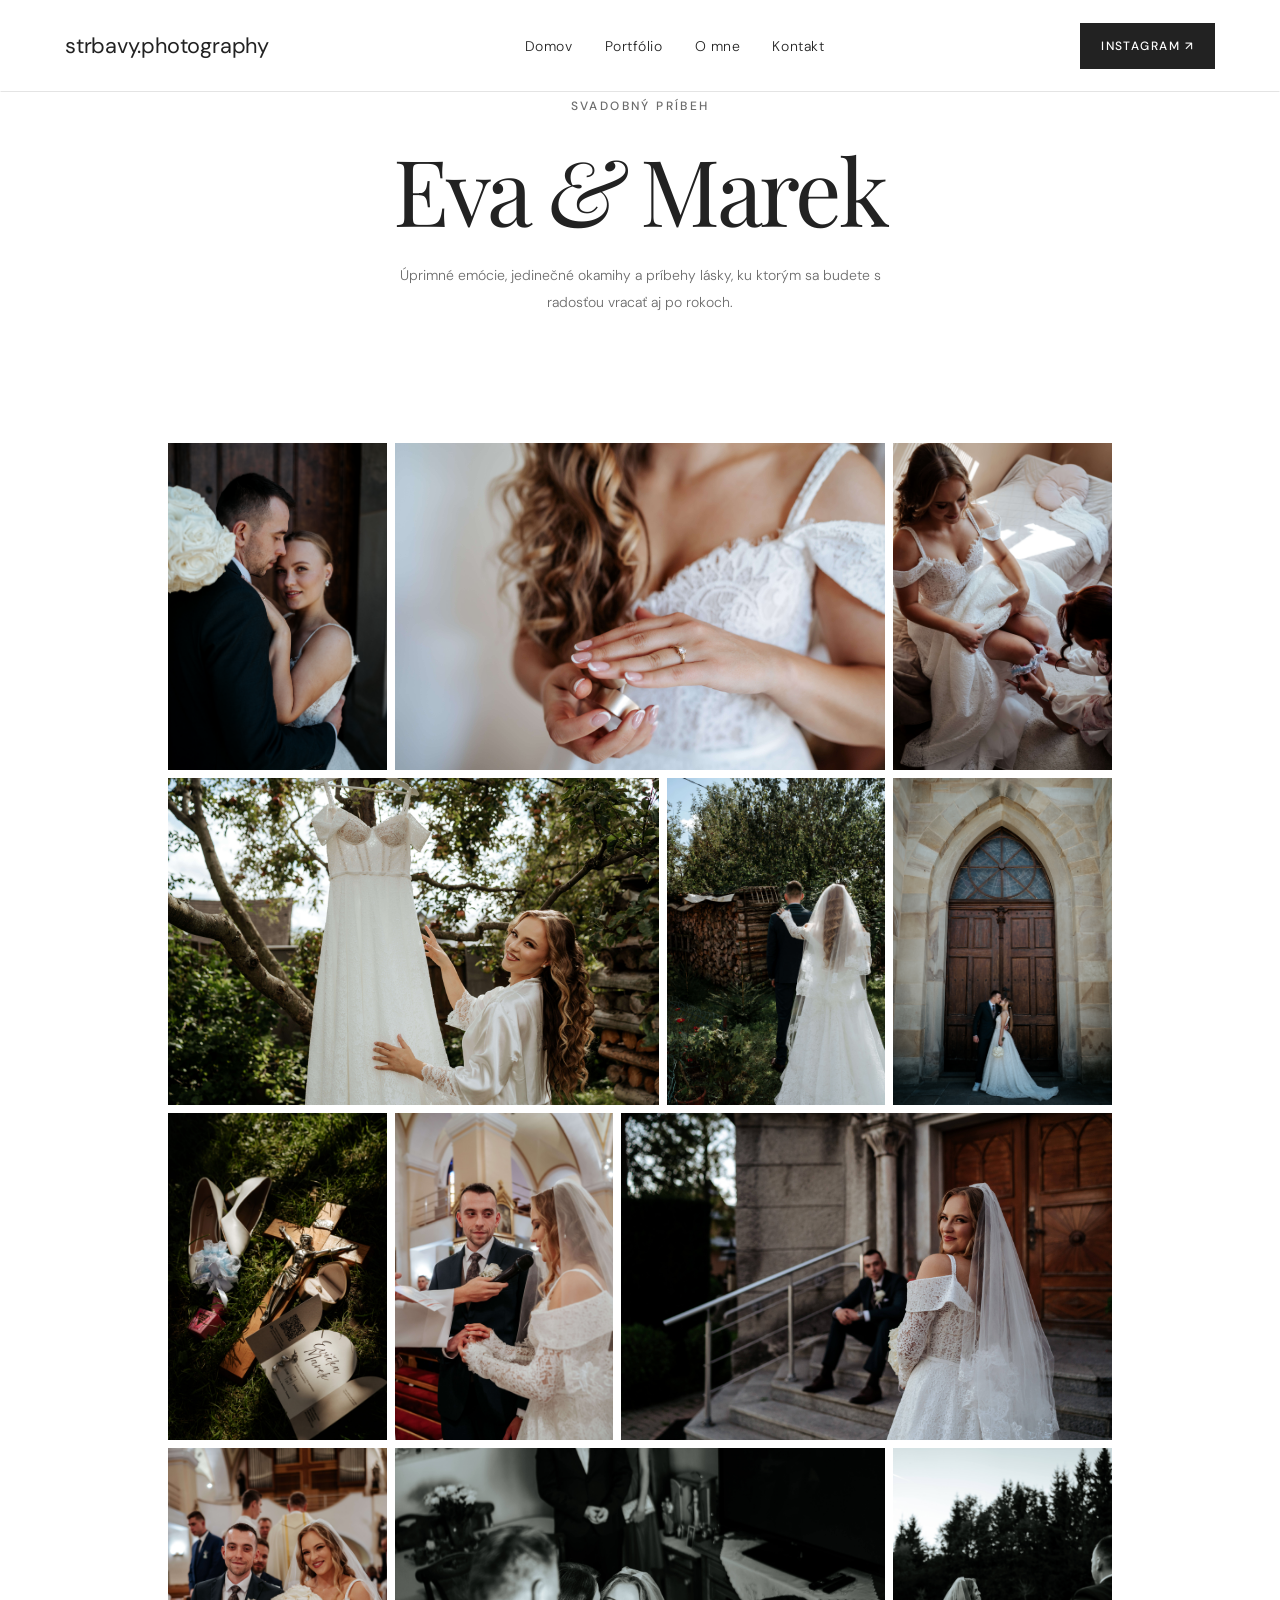
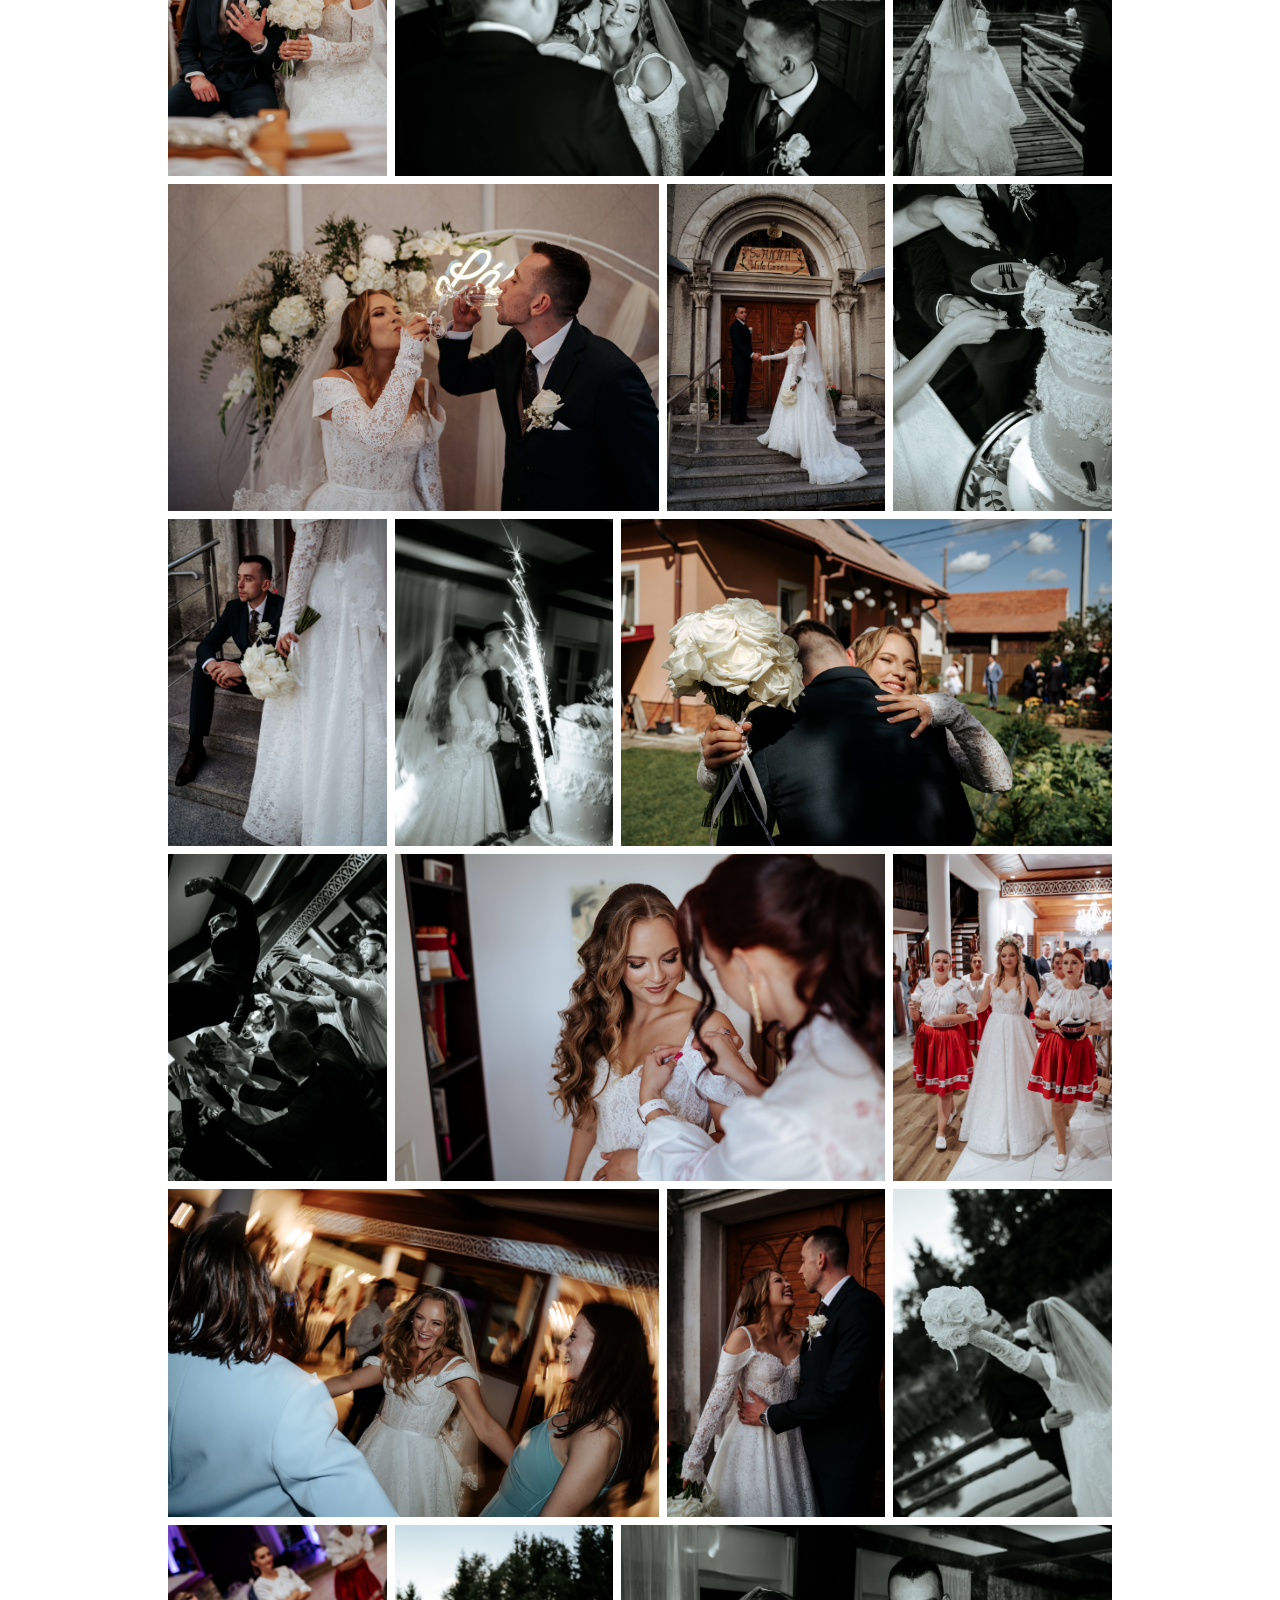
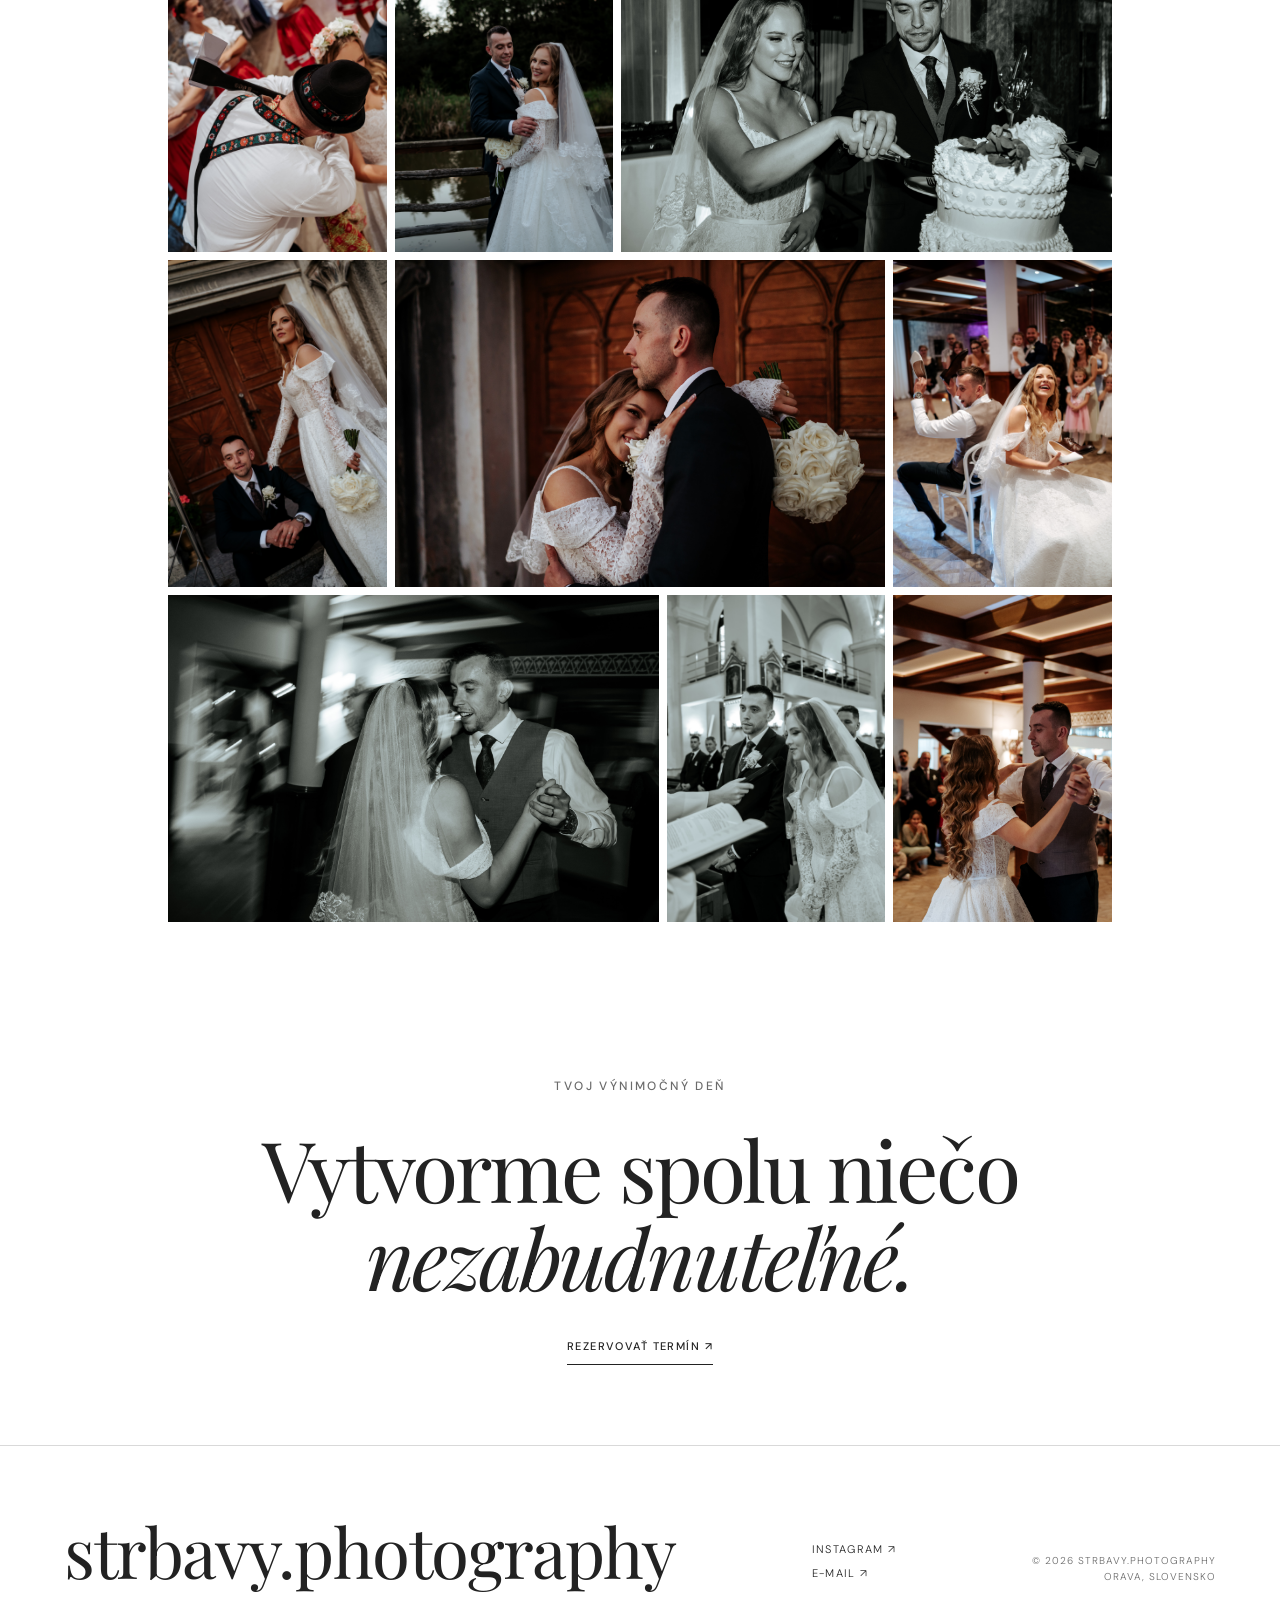
==== subpages/EM.html @ 752b3ff7 "Initial commit" ====
<!DOCTYPE html>
<html lang="sk">

<head>
    <meta charset="UTF-8">

    <meta
        name="viewport"
        content="width=device-width, initial-scale=1, viewport-fit=cover"
    >

    <meta
        name="description"
        content="Svadobný príbeh Evy a Mareka zachytený fotografom strbavy.photography."
    >

    <title>Eva a Marek – Svadobný príbeh | strbavy.photography</title>

    <link rel="preconnect" href="https://fonts.googleapis.com">
    <link rel="preconnect" href="https://fonts.gstatic.com" crossorigin>

    <link
        href="https://fonts.googleapis.com/css2?family=DM+Sans:wght@400;500;600;700&family=Playfair+Display:wght@400;500;600;700&display=swap"
        rel="stylesheet"
    >

    <link rel="stylesheet" href="../CSS/style.css">

    <style>
        /* PRISPÔSOBENIE NAVIGÁCIE PRE BIELU PODSTRÁNKU */

        body.story-page nav {
            color: #222;
            background: rgba(255, 255, 255, 0.65);
            border-bottom-color: rgba(34, 34, 34, 0.12);
        }

        body.story-page nav .btn {
            background: #222;
            color: #fff;
            border-color: #222;
        }

        body.story-page nav .btn:hover {
            background: transparent;
            color: #222;
        }

        /* MEDZERY */

        .story-intro {
            padding-bottom: 25px !important;
        }

        .story-closing {
            padding-top: 40px !important;
        }
    </style>
</head>

<body class="story-page">

    <!-- NAVIGÁCIA -->

    <nav>
        <a class="logo" href="../index.html#domov">
            strbavy.photography
        </a>

        <ul>
            <li><a href="../index.html#domov">Domov</a></li>
            <li><a href="../index.html#portfolio">Portfólio</a></li>
            <li><a href="../index.html#o-mne">O mne</a></li>
            <li><a href="../index.html#rezervacia">Kontakt</a></li>
        </ul>

        <a
            class="btn"
            href="https://www.instagram.com/strbavy.photography/"
            target="_blank"
            rel="noopener"
        >
            Instagram ↗
        </a>
    </nav>


    <!-- SVADOBNÝ PRÍBEH -->

    <main class="wedding-story">

        <!-- ÚVOD -->

        <section class="story-intro">

            <p class="lbl">Svadobný príbeh</p>

            <h1>
                Eva <em>&amp;</em> Marek
            </h1>

            <p class="story-description">
                Úprimné emócie, jedinečné okamihy a príbehy lásky,
                ku ktorým sa budete s radosťou vracať aj po rokoch.
            </p>

        </section>


        <!-- GALÉRIA -->

        <section
            class="story-gallery"
            aria-label="Svadobná galéria"
        >

            <!-- RIADOK 1 -->

            <div class="story-row">

                <figure class="story-photo portrait">
                    <img
                        src="../Images/F1.jpg"
                        alt="Svadobný portrét"
                        loading="eager"
                    >
                </figure>

                <figure class="story-photo landscape">
                    <img
                        src="../Images/E1.JPG"
                        alt="Svadobná atmosféra"
                        loading="lazy"
                    >
                </figure>

                <figure class="story-photo portrait">
                    <img
                        src="../Images/E2.JPG"
                        alt="Svadobný okamih"
                        loading="lazy"
                    >
                </figure>

            </div>


            <!-- RIADOK 2 -->

            <div class="story-row">

                <figure class="story-photo landscape">
                    <img
                        src="../Images/E3.JPG"
                        alt="Svadobný deň"
                        loading="lazy"
                    >
                </figure>

                <figure class="story-photo portrait">
                    <img
                        src="../Images/E4.JPG"
                        alt="Detail zo svadby"
                        loading="lazy"
                    >
                </figure>

                <figure class="story-photo portrait">
                    <img
                        src="../Images/F9.jpg"
                        alt="Svadobný detail"
                        loading="lazy"
                    >
                </figure>

            </div>


            <!-- RIADOK 3 -->

            <div class="story-row">

                <figure class="story-photo portrait">
                    <img
                        src="../Images/F3.JPG"
                        alt="Svadobný portrét"
                        loading="lazy"
                    >
                </figure>

                <figure class="story-photo portrait">
                    <img
                        src="../Images/E5.JPG"
                        alt="Svadobný portrét"
                        loading="lazy"
                    >
                </figure>

                <figure class="story-photo landscape">
                    <img
                        src="../Images/E6.JPG"
                        alt="Svadobný pár"
                        loading="lazy"
                    >
                </figure>

            </div>


            <!-- RIADOK 4 -->

            <div class="story-row">

                <figure class="story-photo portrait">
                    <img
                        src="../Images/E7.JPG"
                        alt="Svadobný portrét"
                        loading="lazy"
                    >
                </figure>

                <figure class="story-photo landscape">
                    <img
                        src="../Images/E8.JPG"
                        alt="Svadobné dekorácie"
                        loading="lazy"
                    >
                </figure>

                <figure class="story-photo portrait">
                    <img
                        src="../Images/15.JPG"
                        alt="Svadobný portrét"
                        loading="lazy"
                    >
                </figure>

            </div>


            <!-- RIADOK 5 -->

            <div class="story-row">

                <figure class="story-photo landscape">
                    <img
                        src="../Images/E9.JPG"
                        alt="Svadobný obrad"
                        loading="lazy"
                    >
                </figure>

                <figure class="story-photo portrait">
                    <img
                        src="../Images/E10.JPG"
                        alt="Svadobný portrét"
                        loading="lazy"
                    >
                </figure>

                <figure class="story-photo portrait">
                    <img
                        src="../Images/E11.JPG"
                        alt="Svadobný portrét"
                        loading="lazy"
                    >
                </figure>

            </div>


            <!-- RIADOK 6 -->

            <div class="story-row">

                <figure class="story-photo portrait">
                    <img
                        src="../Images/E12.JPG"
                        alt="Svadobný portrét"
                        loading="lazy"
                    >
                </figure>

                <figure class="story-photo portrait">
                    <img
                        src="../Images/E13.JPG"
                        alt="Svadobný portrét"
                        loading="lazy"
                    >
                </figure>

                <figure class="story-photo landscape">
                    <img
                        src="../Images/E14.JPG"
                        alt="Novomanželia"
                        loading="lazy"
                    >
                </figure>

            </div>


            <!-- RIADOK 7 -->

            <div class="story-row">

                <figure class="story-photo portrait">
                    <img
                        src="../Images/E15.JPG"
                        alt="Svadobný portrét"
                        loading="lazy"
                    >
                </figure>

                <figure class="story-photo landscape">
                    <img
                        src="../Images/E16.JPG"
                        alt="Svadobný deň"
                        loading="lazy"
                    >
                </figure>

                <figure class="story-photo portrait">
                    <img
                        src="../Images/E17.JPG"
                        alt="Svadobný portrét"
                        loading="lazy"
                    >
                </figure>

            </div>


            <!-- RIADOK 8 -->

            <div class="story-row">

                <figure class="story-photo landscape">
                    <img
                        src="../Images/E18.JPG"
                        alt="Svadobná hostina"
                        loading="lazy"
                    >
                </figure>

                <figure class="story-photo portrait">
                    <img
                        src="../Images/E19.JPG"
                        alt="Svadobný portrét"
                        loading="lazy"
                    >
                </figure>

                <figure class="story-photo portrait">
                    <img
                        src="../Images/E20.JPG"
                        alt="Svadobný portrét"
                        loading="lazy"
                    >
                </figure>

            </div>


            <!-- RIADOK 9 -->

            <div class="story-row">

                <figure class="story-photo portrait">
                    <img
                        src="../Images/E21.JPG"
                        alt="Svadobný portrét"
                        loading="lazy"
                    >
                </figure>

                <figure class="story-photo portrait">
                    <img
                        src="../Images/klient2.JPG"
                        alt="Svadobný portrét"
                        loading="lazy"
                    >
                </figure>

                <figure class="story-photo landscape">
                    <img
                        src="../Images/E22.JPG"
                        alt="Svadobná atmosféra"
                        loading="lazy"
                    >
                </figure>

            </div>


            <!-- RIADOK 10 -->

            <div class="story-row">

                <figure class="story-photo portrait">
                    <img
                        src="../Images/E23.JPG"
                        alt="Svadobný portrét"
                        loading="lazy"
                    >
                </figure>

                <figure class="story-photo landscape">
                    <img
                        src="../Images/E24.JPG"
                        alt="Svadobný pár"
                        loading="lazy"
                    >
                </figure>

                <figure class="story-photo portrait">
                    <img
                        src="../Images/E25.JPG"
                        alt="Svadobný portrét"
                        loading="lazy"
                    >
                </figure>

            </div>


            <!-- RIADOK 11 -->

            <div class="story-row">

                <figure class="story-photo landscape">
                    <img
                        src="../Images/E26.JPG"
                        alt="Svadobná oslava"
                        loading="lazy"
                    >
                </figure>

                <figure class="story-photo portrait">
                    <img
                        src="../Images/E27.JPG"
                        alt="Svadobný portrét"
                        loading="lazy"
                    >
                </figure>

                <figure class="story-photo portrait">
                    <img
                        src="../Images/E28.JPG"
                        alt="Svadobný portrét"
                        loading="lazy"
                    >
                </figure>

            </div>

        </section>


        <!-- ZÁVER PRÍBEHU -->

        <section class="story-closing">

            <p class="lbl">Tvoj výnimočný deň</p>

            <h2>
                Vytvorme spolu niečo<br>
                <em>nezabudnuteľné.</em>
            </h2>

            <a
                class="story-contact"
                href="../index.html#rezervacia"
            >
                Rezervovať termín ↗
            </a>

        </section>

    </main>


    <!-- LIGHTBOX PRE FOTOGRAFIE -->

    <div
        class="story-lightbox"
        id="storyLightbox"
        role="dialog"
        aria-modal="true"
        aria-label="Prezeranie svadobných fotografií"
        aria-hidden="true"
    >

        <button
            class="story-lightbox-close"
            type="button"
            aria-label="Zavrieť fotografiu"
        >
            &times;
        </button>

        <button
            class="story-lightbox-prev"
            type="button"
            aria-label="Predchádzajúca fotografia"
        >
            &#8249;
        </button>

        <img
            class="story-lightbox-image"
            src=""
            alt=""
        >

        <button
            class="story-lightbox-next"
            type="button"
            aria-label="Nasledujúca fotografia"
        >
            &#8250;
        </button>

        <div
            class="story-lightbox-counter"
            aria-live="polite"
        ></div>

    </div>


    <!-- PÄTIČKA -->

    <footer>
        <div class="wrap">

            <div class="big">
                strbavy.photography
            </div>

            <ul>
                <li>
                    <a
                        href="https://www.instagram.com/strbavy.photography/"
                        target="_blank"
                        rel="noopener"
                    >
                        Instagram ↗
                    </a>
                </li>

                <li>
                    <a href="mailto:strbavy.photography@gmail.com">
                        E-mail ↗
                    </a>
                </li>
            </ul>

            <div class="c">
                © 2026 strbavy.photography<br>
                Orava, Slovensko
            </div>

        </div>
    </footer>


    <!-- LIGHTBOX JAVASCRIPT -->

    <script>
        (() => {
            /*
             * Skript funguje iba na svadobných podstránkach.
             */

            if (!document.body.classList.contains('story-page')) {
                return;
            }

            const lightbox = document.getElementById('storyLightbox');

            if (!lightbox) {
                return;
            }

            const lightboxImage = lightbox.querySelector(
                '.story-lightbox-image'
            );

            const closeButton = lightbox.querySelector(
                '.story-lightbox-close'
            );

            const prevButton = lightbox.querySelector(
                '.story-lightbox-prev'
            );

            const nextButton = lightbox.querySelector(
                '.story-lightbox-next'
            );

            const counter = lightbox.querySelector(
                '.story-lightbox-counter'
            );

            const photos = Array.from(
                document.querySelectorAll(
                    '.story-gallery .story-photo img'
                )
            );

            if (!photos.length) {
                return;
            }

            let currentIndex = 0;
            let previousFocus = null;
            let touchStartX = 0;
            let touchStartY = 0;

            /*
             * Zobrazenie fotografie.
             */

            function showPhoto() {
                const photo = photos[currentIndex];

                lightboxImage.src = photo.currentSrc || photo.src;
                lightboxImage.alt = photo.alt || 'Svadobná fotografia';

                counter.textContent =
                    (currentIndex + 1) + ' / ' + photos.length;

                const previousPhoto =
                    photos[
                        (currentIndex - 1 + photos.length) % photos.length
                    ];

                const nextPhoto =
                    photos[(currentIndex + 1) % photos.length];

                const preloadPrevious = new Image();
                preloadPrevious.src =
                    previousPhoto.currentSrc || previousPhoto.src;

                const preloadNext = new Image();
                preloadNext.src =
                    nextPhoto.currentSrc || nextPhoto.src;
            }

            /*
             * Otvorenie fotografie.
             */

            function openLightbox(index) {
                currentIndex = index;
                previousFocus = document.activeElement;

                showPhoto();

                lightbox.classList.add('active');
                lightbox.setAttribute('aria-hidden', 'false');

                document.body.style.overflow = 'hidden';

                closeButton.focus();
            }

            /*
             * Posunutie na predchádzajúcu fotografiu.
             */

            function showPrevious() {
                currentIndex =
                    (currentIndex - 1 + photos.length) % photos.length;

                showPhoto();
            }

            /*
             * Posunutie na nasledujúcu fotografiu.
             */

            function showNext() {
                currentIndex =
                    (currentIndex + 1) % photos.length;

                showPhoto();
            }

            /*
             * Zatvorenie fotografie.
             */

            function closeLightbox() {
                lightbox.classList.remove('active');
                lightbox.setAttribute('aria-hidden', 'true');

                document.body.style.overflow = '';

                lightboxImage.src = '';
                lightboxImage.alt = '';

                if (
                    previousFocus &&
                    typeof previousFocus.focus === 'function'
                ) {
                    previousFocus.focus();
                }
            }

            /*
             * Kliknutie na ľubovoľnú fotografiu v galérii.
             */

            photos.forEach((photo, index) => {
                photo.style.cursor = 'zoom-in';

                photo.addEventListener('click', () => {
                    openLightbox(index);
                });
            });

            /*
             * Tlačidlá.
             */

            closeButton.addEventListener('click', closeLightbox);
            prevButton.addEventListener('click', showPrevious);
            nextButton.addEventListener('click', showNext);

            /*
             * Kliknutie na tmavé pozadie zatvorí lightbox.
             */

            lightbox.addEventListener('click', (event) => {
                if (event.target === lightbox) {
                    closeLightbox();
                }
            });

            /*
             * Klávesnica:
             * Esc = zatvoriť
             * ← = predchádzajúca fotografia
             * → = nasledujúca fotografia
             */

            document.addEventListener('keydown', (event) => {
                if (!lightbox.classList.contains('active')) {
                    return;
                }

                if (event.key === 'Escape') {
                    closeLightbox();
                }

                if (event.key === 'ArrowLeft') {
                    event.preventDefault();
                    showPrevious();
                }

                if (event.key === 'ArrowRight') {
                    event.preventDefault();
                    showNext();
                }

                if (event.key === 'Tab') {
                    const focusableElements = [
                        closeButton,
                        prevButton,
                        nextButton
                    ];

                    const firstElement = focusableElements[0];
                    const lastElement =
                        focusableElements[focusableElements.length - 1];

                    if (
                        event.shiftKey &&
                        document.activeElement === firstElement
                    ) {
                        event.preventDefault();
                        lastElement.focus();
                    } else if (
                        !event.shiftKey &&
                        document.activeElement === lastElement
                    ) {
                        event.preventDefault();
                        firstElement.focus();
                    }
                }
            });

            /*
             * Posúvanie fotografií potiahnutím prsta na mobile.
             */

            lightbox.addEventListener('touchstart', (event) => {
                if (!event.touches.length) {
                    return;
                }

                touchStartX = event.touches[0].clientX;
                touchStartY = event.touches[0].clientY;
            }, { passive: true });

            lightbox.addEventListener('touchend', (event) => {
                if (!event.changedTouches.length) {
                    return;
                }

                const touchEndX = event.changedTouches[0].clientX;
                const touchEndY = event.changedTouches[0].clientY;

                const differenceX = touchEndX - touchStartX;
                const differenceY = touchEndY - touchStartY;

                if (
                    Math.abs(differenceX) > 55 &&
                    Math.abs(differenceX) > Math.abs(differenceY)
                ) {
                    if (differenceX < 0) {
                        showNext();
                    } else {
                        showPrevious();
                    }
                }
            }, { passive: true });

        })();
    </script>


    <!-- ANIMÁCIA NAVIGÁCIE PRI SCROLLOVANÍ -->

    <script>
        const nav = document.querySelector('nav');

        function updateNavigation() {
            nav.classList.toggle('scrolled', window.scrollY > 40);
        }

        window.addEventListener(
            'scroll',
            updateNavigation,
            { passive: true }
        );

        updateNavigation();
    </script>

</body>
</html>
---- CSS/style.css ----
/* ========================================
   ZÁKLADNÉ NASTAVENIA
======================================== */

:root {
    --bg: #fff;
    --ink: #222;
    --mute: #6b6b6b;
    --line: #d9d9d9;
    --sans: 'DM Sans', system-ui, sans-serif;
    --serif: 'Playfair Display', Georgia, serif;

    box-sizing: border-box;
    padding-top: env(safe-area-inset-top, 0px);
    padding-bottom: env(safe-area-inset-bottom, 0px);
}

*,
*::before,
*::after {
    box-sizing: inherit;
}

html {
    scroll-behavior: smooth;
    scroll-padding-top: 100px;
    -webkit-text-size-adjust: 100%;
    text-size-adjust: 100%;
}

body {
    margin: 0;
    width: 100%;
    min-width: 320px;
    overflow-x: clip;
    background: var(--bg);
    color: var(--ink);
    font-family: var(--sans);
    font-weight: 300;
    line-height: 1.6;
    -webkit-font-smoothing: antialiased;
}

img {
    display: block;
    max-width: 100%;
}

button,
input,
select,
textarea {
    font: inherit;
}

button,
a,
input,
select,
textarea {
    -webkit-tap-highlight-color: transparent;
}

a {
    color: inherit;
    text-decoration: none;
}

button {
    touch-action: manipulation;
}

.lbl {
    font-size: 12px;
    letter-spacing: 0.2em;
    text-transform: uppercase;
    font-weight: 500;
}

h1,
h2,
h3 {
    font-family: var(--serif);
    font-weight: 400;
    margin: 0;
    line-height: 1.08;
    letter-spacing: -0.02em;
}

h2 {
    font-size: clamp(36px, 6vw, 88px);
}

h1 em,
h2 em {
    font-style: italic;
}

.wrap {
    width: 100%;
    max-width: 1280px;
    margin: 0 auto;
    padding: 0 clamp(20px, 5vw, 64px);
}

section {
    padding: clamp(60px, 8vw, 120px) 0;
    background: #fff;
}

:focus-visible {
    outline: 2px solid #888;
    outline-offset: 4px;
}

@media (prefers-reduced-motion: reduce) {
    *,
    *::before,
    *::after {
        scroll-behavior: auto !important;
        animation-duration: 0.01ms !important;
        animation-iteration-count: 1 !important;
        transition-duration: 0.01ms !important;
    }
}

/* ========================================
   NAVIGÁCIA
======================================== */

nav {
    position: fixed;
    top: 0;
    left: 0;
    right: 0;
    z-index: 1000;

    display: flex;
    align-items: center;
    justify-content: space-between;
    gap: 24px;

    padding: 22px clamp(20px, 5vw, 64px);

    color: #fff;
    border: 1px solid transparent;
    border-bottom-color: rgba(255, 255, 255, 0.35);
    border-radius: 0;

    background: rgba(20, 22, 24, 0.35);
    -webkit-backdrop-filter: blur(6px);
    backdrop-filter: blur(6px);

    transition:
        top 0.35s ease,
        left 0.35s ease,
        right 0.35s ease,
        padding 0.35s ease,
        border-radius 0.35s ease,
        background-color 0.35s ease,
        color 0.35s ease,
        box-shadow 0.35s ease;
}

nav .logo {
    flex: 0 0 auto;
    font-size: clamp(17px, 1.7vw, 22px);
    font-weight: 400;
    letter-spacing: -0.01em;
    white-space: nowrap;
}

nav ul {
    display: flex;
    align-items: center;
    justify-content: center;
    gap: clamp(16px, 2.5vw, 36px);

    list-style: none;
    margin: 0;
    padding: 0;

    font-size: 14px;
    letter-spacing: 0.04em;
}

nav ul a {
    display: inline-block;
    padding: 8px 0;
}

nav > .btn {
    flex: 0 0 auto;
    padding: 13px 20px;
}

.btn {
    display: inline-flex;
    align-items: center;
    justify-content: center;

    min-height: 46px;
    border: 1px solid currentColor;
    padding: 13px 22px;

    font-size: 12px;
    letter-spacing: 0.12em;
    text-transform: uppercase;
    font-weight: 500;
    text-align: center;
    line-height: 1.5;

    transition: background 0.2s ease, color 0.2s ease;
}

.btn.fill {
    background: #fff;
    color: #222;
    border-color: #fff;
}

@media (hover: hover) and (pointer: fine) {
    .btn:hover {
        background: #fff;
        color: #222;
    }

    .btn.fill:hover {
        background: transparent;
        color: #fff;
    }
}

nav.scrolled {
    top: 12px;
    left: max(12px, calc(50% - 520px));
    right: max(12px, calc(50% - 520px));

    padding: 10px 12px 10px 24px;
    border-radius: 999px;
    border-color: rgba(255, 255, 255, 0.55);

    background: rgba(255, 255, 255, 0.9);
    -webkit-backdrop-filter: blur(16px) saturate(1.4);
    backdrop-filter: blur(16px) saturate(1.4);

    color: #222;
    box-shadow: 0 8px 28px rgba(0, 0, 0, 0.1);
}

nav.scrolled .btn {
    min-height: 40px;
    padding: 9px 17px;
    border-radius: 999px;
}

@media (hover: hover) and (pointer: fine) {
    nav.scrolled .btn:hover {
        background: #222;
        color: #fff;
    }
}

/* Navigácia na tabletoch */

@media (max-width: 1000px) {
    nav {
        gap: 15px;
    }

    nav ul {
        gap: 15px;
        font-size: 12px;
    }

    nav > .btn {
        padding: 11px 13px;
        font-size: 10px;
    }
}

/* Navigácia na mobiloch */

@media (max-width: 760px) {
    nav {
        min-height: 68px;
        padding: 16px 18px;
        gap: 10px;
    }

    nav .logo {
        font-size: clamp(16px, 4.3vw, 20px);
    }

    nav ul {
        display: none;
    }

    nav > .btn {
        min-height: 40px;
        max-width: 48%;
        padding: 9px 12px;
        font-size: 9px;
        letter-spacing: 0.07em;
        white-space: normal;
    }

    nav.scrolled {
        top: 8px;
        left: 10px;
        right: 10px;
        padding: 9px 10px 9px 16px;
        gap: 8px;
        border-radius: 999px;
    }

    nav.scrolled .logo {
        font-size: 16px;
    }

    nav.scrolled > .btn {
        min-height: 36px;
        max-width: 52%;
        padding: 8px 11px;
        font-size: 9px;
    }
}

@media (max-width: 360px) {
    nav {
        padding-left: 12px;
        padding-right: 12px;
    }

    nav .logo {
        font-size: 15px;
    }

    nav > .btn {
        padding: 8px 9px;
        font-size: 8px;
    }

    nav.scrolled .logo {
        font-size: 14px;
    }
}

/* ========================================
   ÚVODNÁ SEKCIA — HERO
======================================== */

.hero {
    position: relative;

    min-height: 100vh;
    min-height: 100svh;

    display: flex;
    flex-direction: column;
    align-items: center;
    justify-content: center;

    text-align: center;
    color: #fff;

    background-image: url("../Images/Foto1.jpg");
    background-position: center center;
    background-size: cover;
    background-repeat: no-repeat;

    padding: 170px 24px 100px;
    isolation: isolate;
}

.hero::before {
    content: "";
    position: absolute;
    inset: 0;
    z-index: -1;

    background: linear-gradient(
        rgba(20, 22, 26, 0.42),
        rgba(10, 12, 10, 0.56)
    );
}

.hero h1 {
    max-width: 1200px;
    margin: 24px 0 28px;
    font-size: clamp(44px, 9.4vw, 150px);
    line-height: 0.98;
    overflow-wrap: break-word;
}

.hero p {
    max-width: 650px;
    margin: 0 0 34px;
    font-size: clamp(15px, 1.6vw, 20px);
    line-height: 1.7;
    opacity: 0.92;
}

.hero .ctas {
    display: flex;
    flex-wrap: wrap;
    justify-content: center;
    align-items: center;
    gap: 14px;
}

.hero .foot {
    position: absolute;
    left: clamp(20px, 5vw, 64px);
    bottom: 28px;

    max-width: calc(100% - 40px);
    font-size: 10px;
    letter-spacing: 0.16em;
    opacity: 0.8;
}

@media (max-width: 760px) {
    .hero {
        min-height: 88vh;
        min-height: 88svh;
        padding: 135px 20px 90px;
        background-position: center center;
    }

    .hero h1 {
        max-width: 600px;
        margin: 20px 0 22px;
        font-size: clamp(42px, 10vw, 72px);
        line-height: 1.04;
    }

    .hero p {
        max-width: 460px;
        margin-bottom: 28px;
        font-size: 15px;
    }

    .hero .ctas {
        width: 100%;
        gap: 10px;
    }

    .hero .ctas .btn {
        max-width: 100%;
        padding: 12px 15px;
        font-size: 10px;
    }

    .hero .foot {
        bottom: 20px;
        font-size: 9px;
        letter-spacing: 0.12em;
    }
}

@media (max-width: 380px) {
    .hero {
        padding-left: 15px;
        padding-right: 15px;
    }

    .hero h1 {
        font-size: clamp(38px, 10vw, 48px);
    }

    .hero .ctas {
        flex-direction: column;
    }

    .hero .ctas .btn {
        width: 100%;
        max-width: 280px;
    }
}

/* ========================================
   PORTFÓLIO
======================================== */

#portfolio {
    padding-top: 65px;
    padding-bottom: 30px;
}

.portfolio-intro {
    max-width: 1100px;
    margin: 0 auto 30px;
    padding: 0 20px;
    text-align: center;
}

.portfolio-intro h2,
#portfolio h2 {
    text-align: center;
    overflow-wrap: break-word;
}

.portfolio-grid {
    display: grid;
    grid-template-columns: repeat(24, minmax(0, 1fr));
    gap: 10px;

    width: calc(100% - 40px);
    max-width: 1100px;
    margin: 0 auto;
    padding: 10px;

    background-color: #f9f9f9;
}

.item {
    min-width: 0;
    overflow: hidden;
    background-color: #eee;
}

.item img {
    width: 100%;
    height: 100%;
    object-fit: cover;
    display: block;
    cursor: zoom-in;
}

.wide-1 {
    grid-column: span 10;
    aspect-ratio: 1.4 / 1;
}

.tall-1 {
    grid-column: span 4;
    aspect-ratio: 1 / 1.45;
}

.tall-2 {
    grid-column: span 6;
    aspect-ratio: 1 / 1.45;
}

.wide-2 {
    grid-column: span 12;
    aspect-ratio: 1.5 / 1;
}

.tall-3 {
    grid-column: span 6;
    aspect-ratio: 1 / 1.45;
}

.wide-3 {
    grid-column: span 12;
    aspect-ratio: 1.4 / 1;
}

/* Menšie notebooky a tablety */

@media (max-width: 900px) {
    .portfolio-grid {
        grid-template-columns: repeat(12, minmax(0, 1fr));
        gap: 8px;
        width: calc(100% - 32px);
    }

    .wide-1,
    .wide-2,
    .wide-3 {
        grid-column: span 6;
        aspect-ratio: 1.25 / 1;
    }

    .tall-1,
    .tall-2,
    .tall-3 {
        grid-column: span 6;
        aspect-ratio: 1 / 1.15;
    }
}

/* Mobilné portfólio */

@media (max-width: 600px) {
    #portfolio {
        padding-top: 45px;
        padding-bottom: 24px;
    }

    .portfolio-intro {
        margin-bottom: 22px;
        padding: 0 18px;
    }

    .portfolio-intro h2,
    #portfolio h2 {
        font-size: clamp(34px, 9vw, 52px);
    }

    .portfolio-grid {
        grid-template-columns: repeat(2, minmax(0, 1fr));
        gap: 6px;
        width: calc(100% - 20px);
        padding: 6px;
    }

    .wide-1,
    .wide-2,
    .wide-3 {
        grid-column: span 2;
        aspect-ratio: 1.35 / 1;
    }

    .tall-1,
    .tall-2,
    .tall-3 {
        grid-column: span 1;
        aspect-ratio: 0.78 / 1;
    }

    .item {
        min-width: 0;
    }
}

@media (max-width: 360px) {
    .portfolio-grid {
        width: calc(100% - 12px);
        gap: 4px;
        padding: 4px;
    }
}

/* ========================================
   SVADOBNÉ PRÍBEHY
======================================== */

#galeria {
    padding-top: 35px;
    padding-bottom: 45px;
}

#galeria .top {
    display: flex;
    justify-content: space-between;
    align-items: flex-start;
    gap: 30px;
    margin-bottom: 38px;
}

#galeria h2 {
    text-align: center;
    overflow-wrap: break-word;
}

.stories {
    display: grid;
    grid-template-columns: repeat(2, minmax(0, 1fr));
    gap: clamp(18px, 3vw, 28px);

    width: 100%;
    max-width: 1000px;
    margin: 0 auto;
}

.story {
    min-width: 0;
    border-top: 1px solid var(--line);
    padding-top: 16px;
}

.story img {
    display: block;
    width: 100%;
    aspect-ratio: 4 / 5;
    object-fit: cover;
    transform: scale(1);
    transition: transform 0.5s ease;
}

.story-image,
.story .image-wrap,
.story > a:first-child {
    display: block;
    overflow: hidden;
}

@media (hover: hover) and (pointer: fine) {
    .story-image:hover img,
    .image-wrap:hover img,
    .story > a:first-child:hover img {
        transform: scale(1.04);
    }
}

.story small {
    display: block;
    margin-top: 20px;
    font-size: 11px;
    letter-spacing: 0.14em;
    text-transform: uppercase;
    color: var(--mute);
}

.story h3 {
    font-size: clamp(25px, 2.6vw, 38px);
    margin: 8px 0 16px;
    overflow-wrap: break-word;
}

.story a {
    font-size: 11px;
    letter-spacing: 0.12em;
    text-transform: uppercase;
    font-weight: 500;
}

@media (max-width: 600px) {
    #galeria {
        padding-top: 30px;
        padding-bottom: 40px;
    }

    #galeria .top {
        flex-direction: column;
        gap: 15px;
        margin-bottom: 25px;
    }

    #galeria h2 {
        text-align: left;
        font-size: clamp(36px, 9vw, 52px);
    }

    .stories {
        grid-template-columns: minmax(0, 1fr);
        max-width: 430px;
        gap: 32px;
    }

    .story {
        padding-top: 12px;
    }

    .story small {
        margin-top: 16px;
    }

    .story h3 {
        font-size: 30px;
    }
}

/* ========================================
   O MNE
======================================== */

section:has(.about) {
    padding-top: 35px;
}

.about {
    display: grid;
    grid-template-columns: minmax(0, 1.05fr) minmax(0, 1fr);
    gap: clamp(30px, 7vw, 100px);
    align-items: center;
}

.pics {
    position: relative;
    min-width: 0;
}

.pics .a {
    width: 100%;
    height: auto;
    object-fit: cover;
}

.pics .b {
    position: absolute;
    right: 0;
    bottom: 0;
    width: 48%;
    height: auto;
    border: 12px solid #fff;
}

.about h2 {
    margin: 20px 0 32px;
    overflow-wrap: break-word;
}

.about h2 em {
    display: block;
    padding-left: 0.9em;
}

.about .lead {
    font-family: var(--serif);
    font-size: clamp(22px, 2.4vw, 32px);
    line-height: 1.3;
    margin: 0 0 24px;
}

.about p.t {
    color: var(--mute);
    max-width: 460px;
    margin: 0 0 30px;
}

.about .ig {
    display: inline-block;
    font-size: 11px;
    letter-spacing: 0.12em;
    text-transform: uppercase;
    font-weight: 500;
    border-bottom: 1px solid var(--ink);
    padding-bottom: 4px;
}

@media (max-width: 860px) {
    .about {
        grid-template-columns: minmax(0, 1fr);
        gap: 35px;
    }

    .about .pics {
        width: 100%;
        max-width: 600px;
        margin: 0 auto;
    }

    .about .text {
        width: 100%;
        max-width: 650px;
        margin: 0 auto;
    }

    .about h2 {
        margin-top: 0;
    }
}

@media (max-width: 600px) {
    section:has(.about) {
        padding-top: 30px;
    }

    .about {
        gap: 28px;
    }

    .about h2 {
        font-size: clamp(38px, 10vw, 54px);
        margin-bottom: 24px;
    }

    .about h2 em {
        padding-left: 0.35em;
    }

    .about .lead {
        font-size: 24px;
    }

    .about p.t {
        font-size: 15px;
        line-height: 1.8;
    }

    .pics .b {
        border-width: 7px;
    }
}

/* ========================================
   REZERVÁCIA A KONTAKTNÝ FORMULÁR
======================================== */

#rezervacia {
    padding: 0;
    border-top: 1px solid var(--line);
    scroll-margin-top: 80px;
}

.book {
    display: grid;
    grid-template-columns: minmax(0, 1.1fr) minmax(0, 1fr);
    min-height: 700px;
}

.book .f {
    min-width: 0;
    padding: clamp(40px, 6vw, 80px) clamp(24px, 5vw, 80px);
}

.book h2 {
    margin: 28px 0 30px;
    overflow-wrap: break-word;
}

.book h2 em {
    display: block;
    padding-left: 0.9em;
}

.book .intro {
    color: var(--mute);
    max-width: 420px;
    margin: 0 0 38px;
}

form {
    display: grid;
    grid-template-columns: repeat(2, minmax(0, 1fr));
    gap: 26px 28px;
    width: 100%;
    max-width: 760px;
}

form > * {
    min-width: 0;
}

label {
    display: block;
    font-size: 10px;
    letter-spacing: 0.14em;
    text-transform: uppercase;
    font-weight: 500;
}

input,
select,
textarea {
    display: block;
    width: 100%;
    min-width: 0;
    margin-top: 12px;
    padding: 12px 0;

    border: 0;
    border-bottom: 1px solid #aaa;
    border-radius: 0;

    background: #fff;
    font: inherit;
    font-size: 16px;
    color: var(--ink);

    outline: 0;
}

input:focus,
select:focus,
textarea:focus {
    border-bottom-color: #222;
}

::placeholder {
    color: #a9a9a9;
    opacity: 1;
}

form .full,
form button {
    grid-column: 1 / -1;
}

textarea {
    min-height: 90px;
    resize: vertical;
}

form button {
    display: flex;
    justify-content: space-between;
    align-items: center;
    gap: 16px;

    width: 100%;
    min-height: 56px;
    padding: 18px 22px;

    background: #222;
    color: #fff;
    border: 1px solid #222;

    font: 500 12px var(--sans);
    letter-spacing: 0.12em;
    text-transform: uppercase;
    text-align: left;

    cursor: pointer;
    transition: background 0.2s ease, color 0.2s ease;
}

@media (hover: hover) and (pointer: fine) {
    form button:hover {
        background: #fff;
        color: #222;
    }
}

.book .ph {
    min-width: 0;
    min-height: 500px;

    background-image: url("../Images/F1.jpg");
    background-position: center;
    background-size: 78%;
    background-repeat: no-repeat;
}

@media (max-width: 1000px) {
    .book {
        grid-template-columns: minmax(0, 1fr);
        min-height: auto;
    }

    .book .ph {
        order: -1;
        min-height: 430px;
        background-size: contain;
    }

    .book .f {
        padding: 55px clamp(24px, 6vw, 60px) 65px;
    }

    form {
        max-width: 100%;
    }
}

@media (max-width: 600px) {
    #rezervacia {
        scroll-margin-top: 70px;
    }

    .book .ph {
        min-height: 300px;
        background-size: cover;
        background-position: center;
    }

    .book .f {
        padding: 38px 20px 48px;
    }

    .book h2 {
        font-size: clamp(38px, 10vw, 54px);
        margin: 22px 0 22px;
    }

    .book h2 em {
        padding-left: 0.35em;
    }

    .book .intro {
        margin-bottom: 30px;
        font-size: 14px;
        line-height: 1.8;
    }

    form {
        grid-template-columns: minmax(0, 1fr);
        gap: 23px;
    }

    form > * {
        grid-column: 1 / -1;
    }

    label {
        font-size: 10px;
    }

    input,
    select,
    textarea {
        margin-top: 9px;
        padding: 12px 0;
        font-size: 16px;
    }

    form button {
        min-height: 54px;
        padding: 17px 18px;
        font-size: 11px;
    }
}

/* ========================================
   PÄTIČKA
======================================== */

footer {
    background: #fff;
    border-top: 1px solid var(--line);
    padding: 70px 0 35px;
}

footer .wrap {
    display: flex;
    justify-content: space-between;
    align-items: flex-end;
    gap: 28px;
    flex-wrap: wrap;
}

footer .big {
    font-family: var(--serif);
    font-size: clamp(34px, 5.4vw, 76px);
    letter-spacing: -0.02em;
    line-height: 1;
    overflow-wrap: anywhere;
}

footer ul {
    list-style: none;
    margin: 0;
    padding: 0;
    font-size: 11px;
    letter-spacing: 0.12em;
    text-transform: uppercase;
    line-height: 2.2;
}

footer .c {
    font-size: 10px;
    letter-spacing: 0.1em;
    text-transform: uppercase;
    color: var(--mute);
    text-align: right;
}

@media (max-width: 600px) {
    footer {
        padding: 48px 0 28px;
    }

    footer .wrap {
        align-items: flex-start;
        flex-direction: column;
        gap: 24px;
    }

    footer .big {
        font-size: clamp(32px, 8.5vw, 48px);
    }

    footer .c {
        text-align: left;
        line-height: 1.8;
    }
}

/* ========================================
   LIGHTBOX — HLAVNÉ PORTFÓLIO
======================================== */

.portfolio-lightbox {
    position: fixed;
    inset: 0;
    z-index: 9999;

    display: flex;
    align-items: center;
    justify-content: center;

    padding: 40px;
    padding-top: max(40px, env(safe-area-inset-top));
    padding-bottom: max(40px, env(safe-area-inset-bottom));

    background: rgba(0, 0, 0, 0.94);

    opacity: 0;
    visibility: hidden;
    pointer-events: none;

    transition: opacity 0.3s ease, visibility 0.3s ease;
}

.portfolio-lightbox.active {
    opacity: 1;
    visibility: visible;
    pointer-events: auto;
}

.portfolio-lightbox img {
    display: block;
    width: auto;
    height: auto;

    max-width: 95%;
    max-height: 90vh;
    max-height: 90dvh;

    object-fit: contain;
    box-shadow: 0 10px 60px rgba(0, 0, 0, 0.3);

    transform: scale(0.98);
    transition: transform 0.3s ease;
}

.portfolio-lightbox.active img {
    transform: scale(1);
}

.portfolio-lightbox-close {
    position: absolute;
    top: max(12px, env(safe-area-inset-top));
    right: 16px;
    z-index: 1;

    width: 48px;
    height: 48px;

    display: flex;
    align-items: center;
    justify-content: center;

    padding: 0;
    background: transparent;
    border: none;

    color: #fff;
    font-family: var(--sans);
    font-size: 38px;
    font-weight: 300;
    line-height: 1;

    cursor: pointer;
}

.portfolio-lightbox-close:focus-visible {
    outline: 2px solid #fff;
    outline-offset: 4px;
}

@media (max-width: 600px) {
    .portfolio-lightbox {
        padding: 48px 10px;
    }

    .portfolio-lightbox img {
        max-width: 100%;
        max-height: 86vh;
        max-height: 86dvh;
    }

    .portfolio-lightbox-close {
        top: max(6px, env(safe-area-inset-top));
        right: 8px;
    }
}

/* ========================================
   SVADOBNÉ PODSTRÁNKY
======================================== */

.wedding-story {
    --story-gap: 8px;

    width: 100%;
    max-width: 100%;
    color: var(--ink, #222);
    background: var(--bg, #fff);
    font-family: var(--sans, 'DM Sans', sans-serif);
}

.wedding-story img {
    display: block;
    width: 100%;
    max-width: none;
}

/* Hlavička */

.story-header {
    width: min(calc(100% - 64px), 1480px);
    min-height: 100px;
    margin: 0 auto;

    display: flex;
    align-items: center;
    justify-content: space-between;
    gap: 24px;

    border-bottom: 1px solid var(--line);
}

.story-logo {
    font-family: var(--serif);
    font-size: 22px;
    letter-spacing: -0.03em;
    white-space: nowrap;
}

.story-back {
    font-size: 11px;
    font-weight: 500;
    letter-spacing: 0.1em;
    text-transform: uppercase;
    text-align: right;
}

/* Úvod */

.story-intro {
    padding: 85px 20px 10px;
    text-align: center;
}

.story-intro .lbl {
    margin-bottom: 25px;
    color: var(--mute);
}

.story-intro h1 {
    margin: 0;
    font-family: var(--serif);
    font-size: clamp(48px, 7.2vw, 100px);
    font-weight: 400;
    line-height: 1.05;
    letter-spacing: -0.035em;
    overflow-wrap: break-word;
}

.story-intro h1 em {
    font-weight: 400;
    font-style: italic;
}

.story-description {
    max-width: 520px;
    margin: 24px auto 0;
    font-size: 14px;
    line-height: 1.9;
    color: var(--mute);
}

.story-meta {
    display: flex;
    align-items: center;
    justify-content: center;
    flex-wrap: wrap;
    gap: 18px;

    margin-top: 30px;
    color: var(--mute);
    font-size: 10px;
    font-weight: 500;
    letter-spacing: 0.15em;
    text-transform: uppercase;
}

.story-diamond {
    color: #9a785f;
}

/* Fotogaléria */

.story-gallery {
    --story-row-height: clamp(220px, calc((100vw - 80px) / 3.6667), 400px);

    width: min(calc(100% - 64px), 1480px);
    margin: 0 auto;

    display: flex;
    flex-direction: column;
    gap: var(--story-gap);
}

.story-row {
    height: var(--story-row-height);
    display: flex;
    align-items: stretch;
    justify-content: center;
    gap: var(--story-gap);
    min-width: 0;
}

.story-photo {
    position: relative;
    flex: 0 0 auto;
    height: 100%;
    width: auto;
    min-width: 0;
    margin: 0;
    overflow: hidden;
    background: #eee;
}

.story-photo.landscape {
    aspect-ratio: 3 / 2;
}

.story-photo.portrait {
    aspect-ratio: 2 / 3;
}

.story-photo img {
    width: 100%;
    height: 100%;
    object-fit: cover;
    object-position: center;
    transition: transform 0.5s ease;
    cursor: zoom-in;
}

@media (hover: hover) and (pointer: fine) {
    .story-photo:hover img {
        transform: scale(1.025);
    }
}

/* Záver */

.story-closing {
    padding: 45px 20px 80px;
    text-align: center;
}

.story-closing .lbl {
    color: var(--mute);
    margin-bottom: 28px;
}

.story-closing h2 {
    margin: 0 0 30px;
    font-family: var(--serif);
    font-size: clamp(44px, 7vw, 84px);
    font-weight: 400;
    line-height: 1.05;
    letter-spacing: -0.035em;
    overflow-wrap: break-word;
}

.story-closing h2 em {
    font-weight: 400;
}

.story-contact {
    display: inline-flex;
    align-items: center;
    justify-content: center;
    flex-wrap: wrap;
    gap: 14px;

    padding: 8px 0;
    border-bottom: 1px solid currentColor;

    font-size: 11px;
    font-weight: 500;
    letter-spacing: 0.13em;
    text-transform: uppercase;

    transition: gap 0.25s ease;
}

.story-contact:hover {
    gap: 20px;
}

/* Pätička svadobnej galérie */

.story-footer {
    width: min(calc(100% - 64px), 1480px);
    margin: 0 auto;
    padding: 28px 0 35px;

    display: flex;
    align-items: center;
    justify-content: space-between;
    gap: 20px;

    border-top: 1px solid var(--line);
}

.story-footer p {
    margin: 0;
    color: var(--mute);
    font-size: 10px;
    letter-spacing: 0.1em;
    text-transform: uppercase;
}

.story-footer-logo {
    font-family: var(--serif);
    font-size: 18px;
}

.story-footer > a:last-child {
    font-size: 10px;
    font-weight: 500;
    letter-spacing: 0.1em;
    text-transform: uppercase;
}

.wedding-story a:focus-visible {
    outline: 2px solid #888;
    outline-offset: 4px;
}

/* Tablety */

@media (min-width: 761px) and (max-width: 1100px) {
    .story-gallery {
        width: calc(100% - 40px);
        --story-row-height: clamp(190px, 27vw, 300px);
    }

    .story-header,
    .story-footer {
        width: calc(100% - 40px);
    }

    .story-row {
        max-width: 100%;
    }
}

/* Mobily */

@media (max-width: 760px) {
    .story-header {
        width: calc(100% - 32px);
        min-height: 76px;
        gap: 12px;
    }

    .story-logo {
        font-size: clamp(15px, 4vw, 18px);
    }

    .story-back {
        max-width: 48%;
        font-size: 9px;
        line-height: 1.5;
    }

    .story-intro {
        padding: 52px 16px 24px;
    }

    .story-intro .lbl {
        margin-bottom: 18px;
        font-size: 10px;
    }

    .story-intro h1 {
        font-size: clamp(39px, 9.5vw, 66px);
        line-height: 1.08;
    }

    .story-description {
        margin-top: 18px;
        font-size: 13px;
        line-height: 1.8;
    }

    .story-meta {
        flex-direction: column;
        gap: 7px;
        margin-top: 22px;
        font-size: 9px;
        line-height: 1.7;
    }

    .story-diamond {
        display: none;
    }

    .story-gallery {
        width: calc(100% - 16px);
        gap: 5px;
    }

    .story-row {
        height: auto;
        gap: 5px;
        width: 100%;
        justify-content: center;
    }

    .story-photo {
        height: auto;
        min-width: 0;
        flex: 0 1 auto;
    }

    .story-photo.landscape {
        width: 44%;
        aspect-ratio: 3 / 2;
    }

    .story-photo.portrait {
        width: 27%;
        aspect-ratio: 2 / 3;
    }

    .story-closing {
        padding: 38px 18px 55px;
    }

    .story-closing .lbl {
        margin-bottom: 20px;
        font-size: 10px;
    }

    .story-closing h2 {
        font-size: clamp(38px, 9.5vw, 60px);
        margin-bottom: 25px;
    }

    .story-contact {
        max-width: 100%;
        font-size: 10px;
    }

    .story-footer {
        width: calc(100% - 32px);
        padding: 24px 0;
        flex-direction: column;
        align-items: flex-start;
        gap: 12px;
    }
}

@media (max-width: 380px) {
    .story-header {
        width: calc(100% - 24px);
    }

    .story-logo {
        font-size: 15px;
    }

    .story-back {
        font-size: 8px;
    }

    .story-gallery {
        width: calc(100% - 10px);
        gap: 4px;
    }

    .story-row {
        gap: 4px;
    }

    .story-photo.landscape {
        width: 44%;
    }

    .story-photo.portrait {
        width: 27%;
    }
}

/* ========================================
   LIGHTBOX — SVADOBNÉ PODSTRÁNKY
======================================== */

.story-page .story-lightbox {
    position: fixed;
    inset: 0;
    z-index: 10000;

    display: flex;
    align-items: center;
    justify-content: center;

    padding: 65px 80px;
    padding-top: max(65px, env(safe-area-inset-top));
    padding-bottom: max(65px, env(safe-area-inset-bottom));

    background: rgba(0, 0, 0, 0.96);

    opacity: 0;
    visibility: hidden;
    pointer-events: none;

    transition: opacity 0.25s ease, visibility 0.25s ease;
}

.story-page .story-lightbox.active {
    opacity: 1;
    visibility: visible;
    pointer-events: auto;
}

.story-page .story-lightbox-image {
    display: block;
    width: auto;
    height: auto;

    max-width: 100%;
    max-height: calc(100vh - 130px);
    max-height: calc(100dvh - 130px);

    object-fit: contain;
    cursor: default;

    box-shadow: 0 10px 60px rgba(0, 0, 0, 0.3);
    transform: scale(0.98);
    transition: transform 0.25s ease;
}

.story-page .story-lightbox.active .story-lightbox-image {
    transform: scale(1);
}

.story-page .story-lightbox button {
    position: absolute;
    z-index: 2;

    display: flex;
    align-items: center;
    justify-content: center;

    border: 0;
    padding: 0;

    color: #fff;
    background: transparent;

    font-family: var(--sans);
    font-weight: 300;
    line-height: 1;

    cursor: pointer;
    -webkit-tap-highlight-color: transparent;

    transition: opacity 0.2s ease;
}

.story-page .story-lightbox button:hover {
    opacity: 0.65;
}

.story-page .story-lightbox button:focus-visible {
    outline: 2px solid #fff;
    outline-offset: 4px;
}

.story-page .story-lightbox-close {
    top: max(12px, env(safe-area-inset-top));
    right: 20px;

    width: 48px;
    height: 48px;

    font-size: 38px;
}

.story-page .story-lightbox-prev,
.story-page .story-lightbox-next {
    top: 50%;
    transform: translateY(-50%);

    width: 52px;
    height: 72px;

    font-size: 58px;
}

.story-page .story-lightbox-prev {
    left: 15px;
}

.story-page .story-lightbox-next {
    right: 15px;
}

.story-page .story-lightbox-counter {
    position: absolute;
    left: 50%;
    bottom: max(18px, env(safe-area-inset-bottom));

    transform: translateX(-50%);

    color: rgba(255, 255, 255, 0.8);
    font-family: var(--sans);
    font-size: 12px;
    font-weight: 400;
    letter-spacing: 0.12em;

    white-space: nowrap;
    pointer-events: none;
}

@media (max-width: 600px) {
    .story-page .story-lightbox {
        padding: 55px 12px 65px;
        padding-top: max(55px, env(safe-area-inset-top));
        padding-bottom: max(65px, env(safe-area-inset-bottom));
    }

    .story-page .story-lightbox-image {
        max-width: 100%;
        max-height: calc(100vh - 125px);
        max-height: calc(100dvh - 125px);
    }

    .story-page .story-lightbox-close {
        top: max(6px, env(safe-area-inset-top));
        right: 8px;
    }

    .story-page .story-lightbox-prev,
    .story-page .story-lightbox-next {
        width: 40px;
        height: 58px;
        font-size: 42px;
    }

    .story-page .story-lightbox-prev {
        left: 0;
    }

    .story-page .story-lightbox-next {
        right: 0;
    }

    .story-page .story-lightbox-counter {
        bottom: max(18px, env(safe-area-inset-bottom));
    }
}
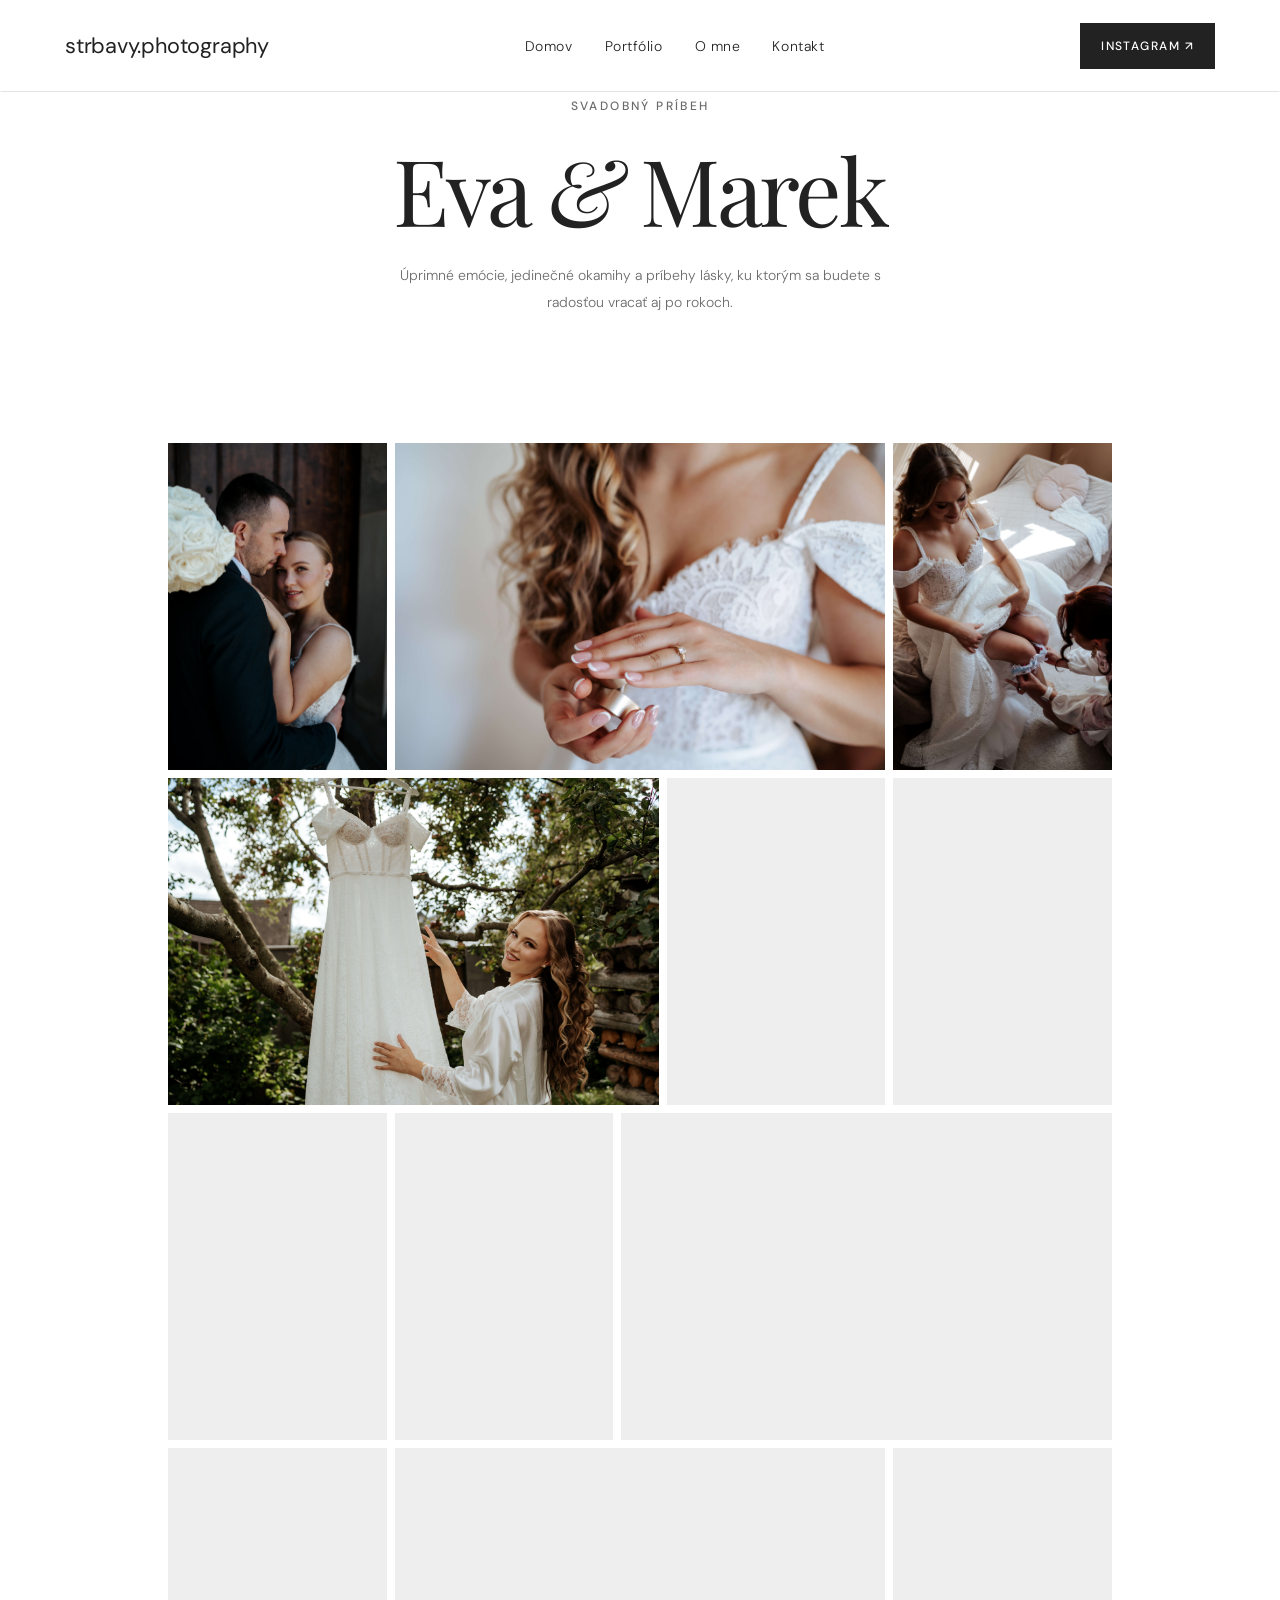
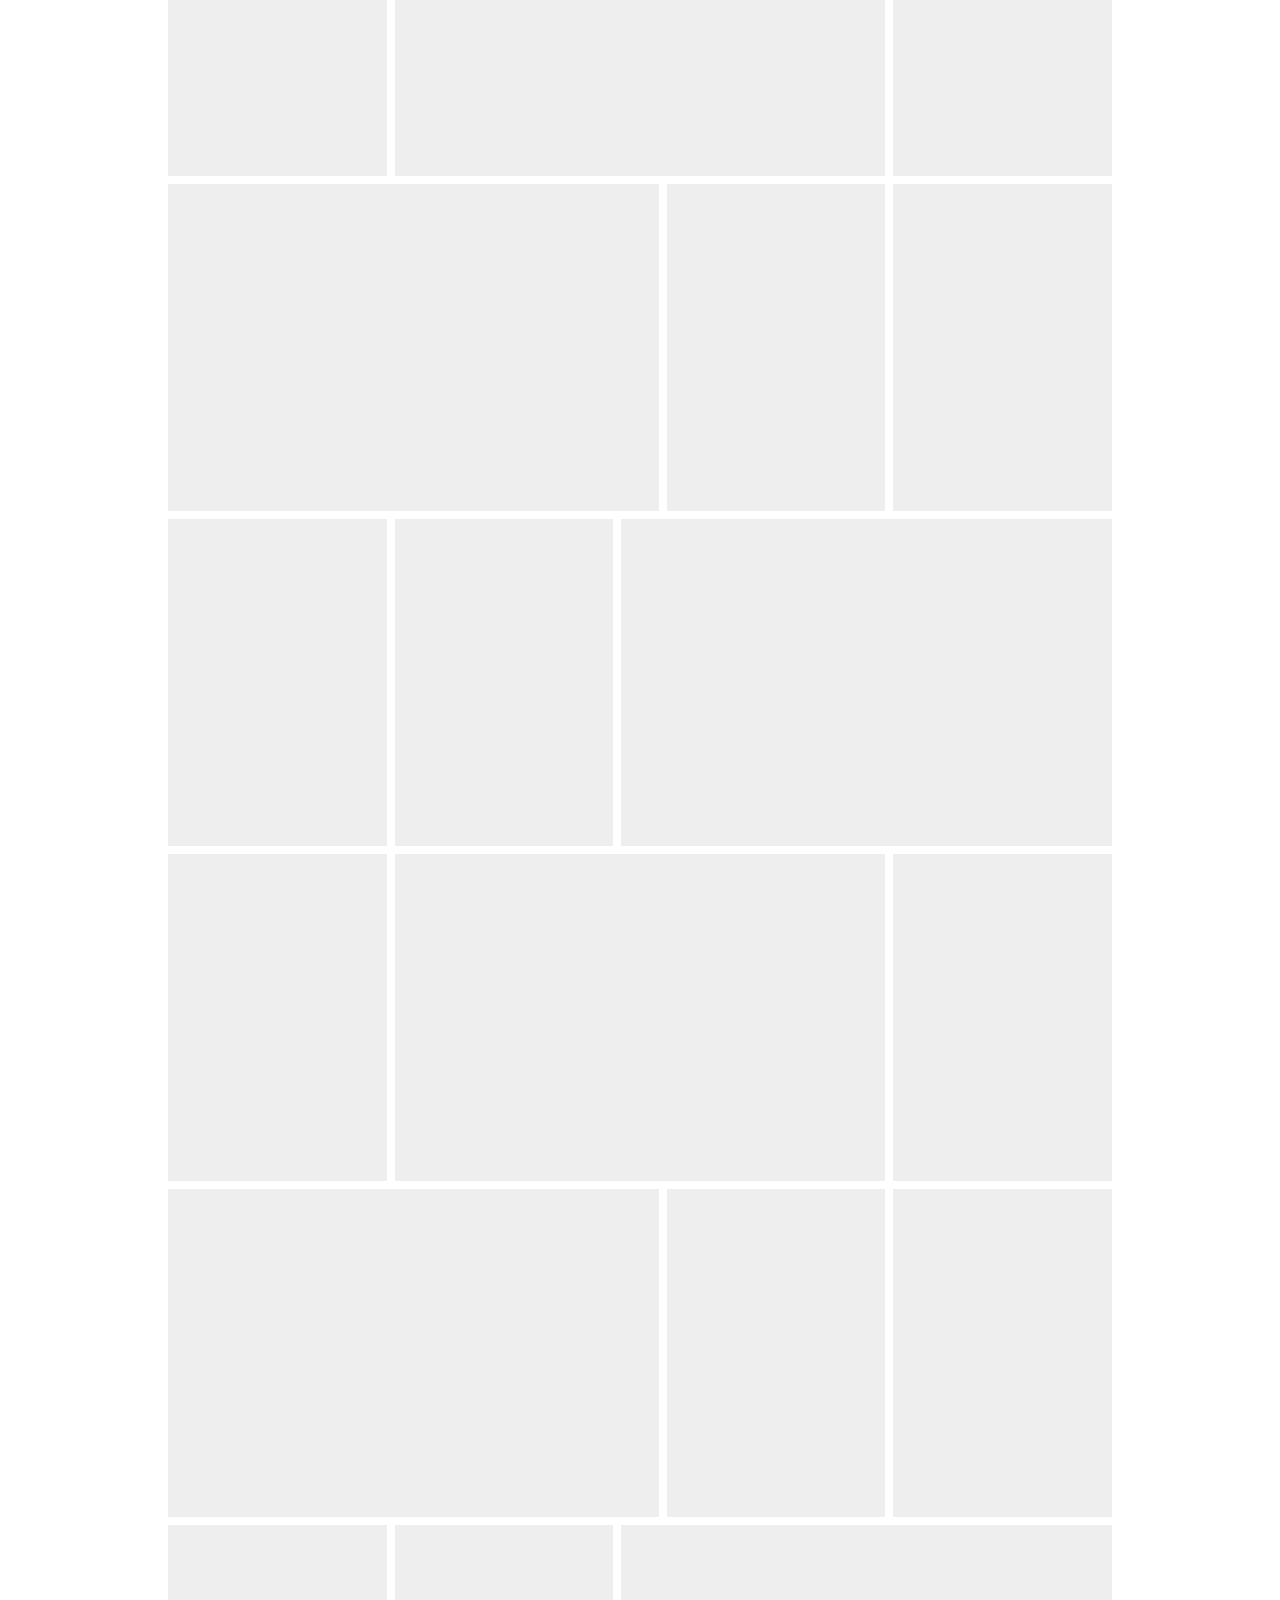
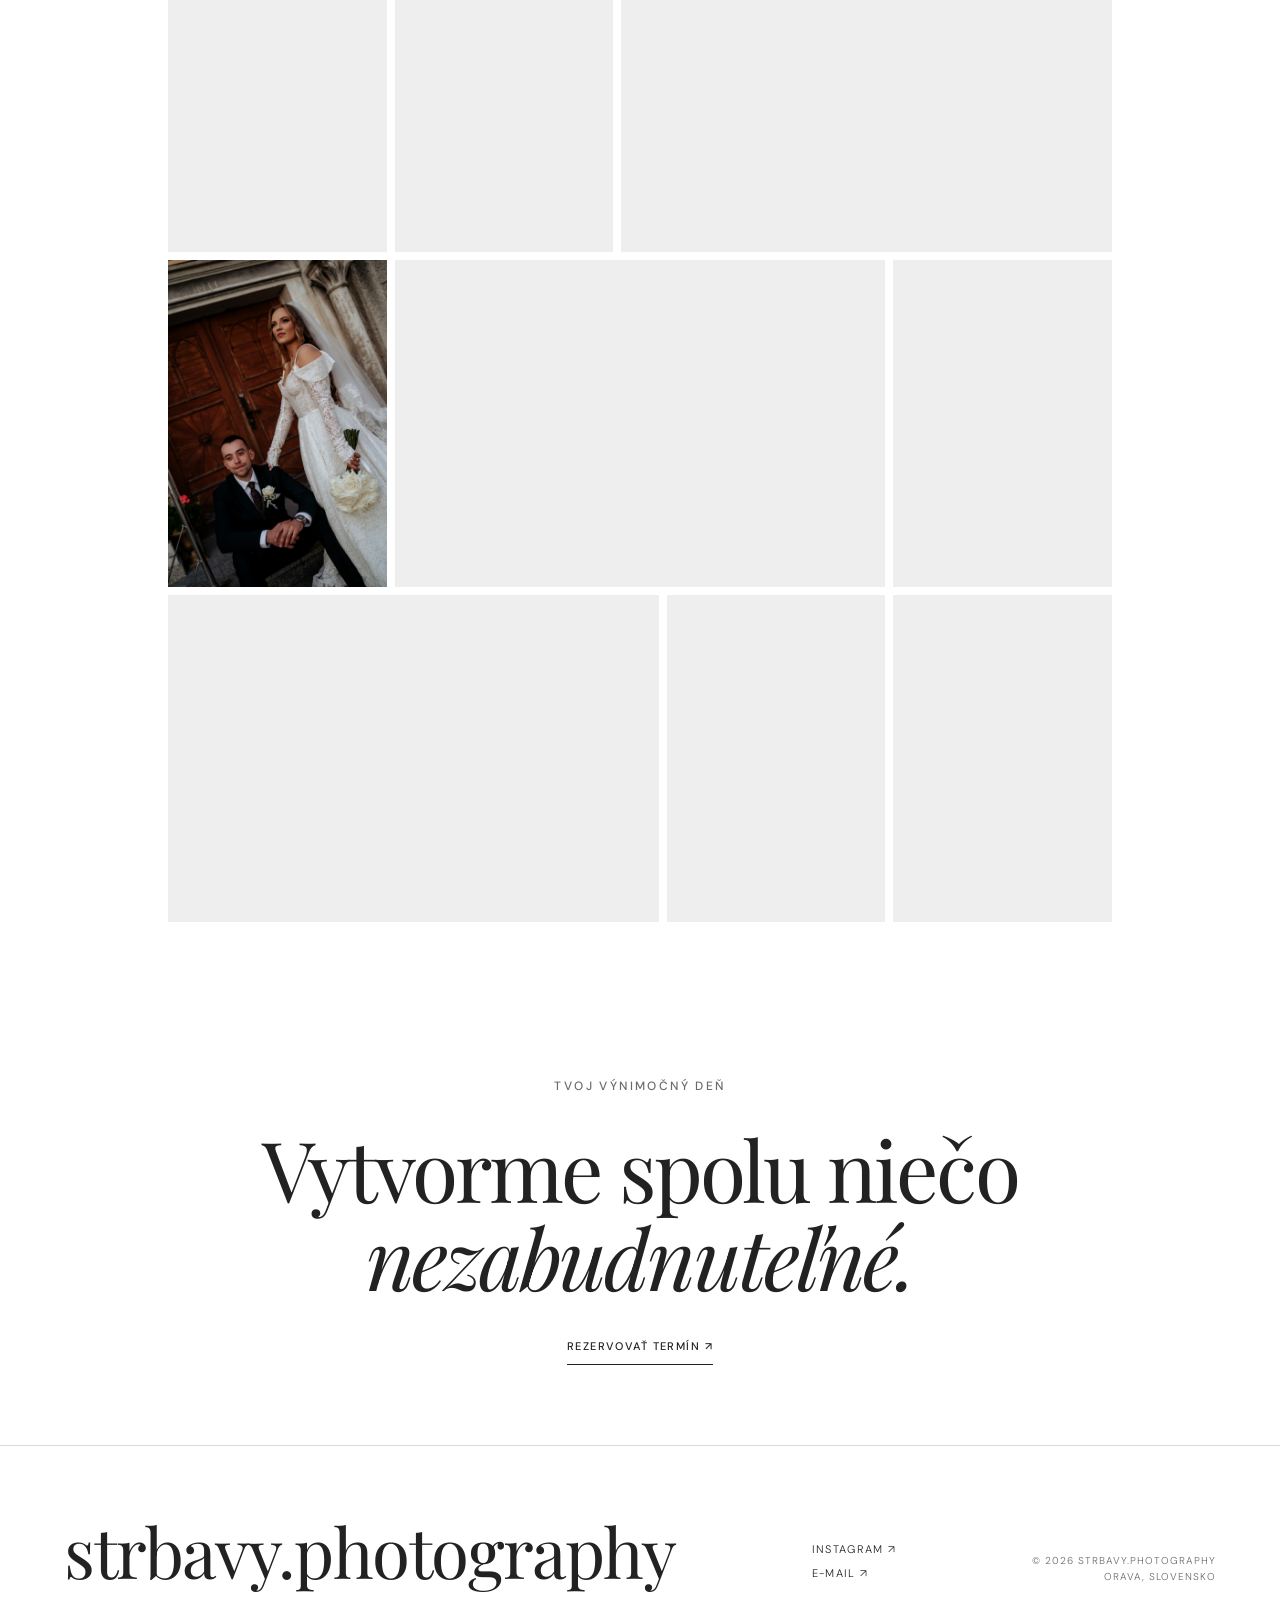
==== commit 44302211: "Aktualizácia webovej stránky" ====
--- a/subpages/EM.html
+++ b/subpages/EM.html
@@ -14,20 +14,45 @@
         content="Svadobný príbeh Evy a Mareka zachytený fotografom strbavy.photography."
     >
 
+    <meta name="theme-color" content="#ffffff">
+
     <title>Eva a Marek – Svadobný príbeh | strbavy.photography</title>
 
+    <!-- Náhľad odkazu na sociálnych sieťach -->
+    <meta property="og:type" content="article">
+    <meta
+        property="og:title"
+        content="Eva a Marek – Svadobný príbeh"
+    >
+    <meta
+        property="og:description"
+        content="Úprimné emócie, jedinečné okamihy a príbehy lásky zachytené fotografom Samuelom Štrbavým."
+    >
+    <meta
+        property="og:image"
+        content="https://strbavy.photography/Images/F1.jpg"
+    >
+    <meta
+        property="og:url"
+        content="https://strbavy.photography/subpages/EM.html"
+    >
+    <meta name="twitter:card" content="summary_large_image">
+
+    <!-- Pripojenie k serverom fontov -->
     <link rel="preconnect" href="https://fonts.googleapis.com">
     <link rel="preconnect" href="https://fonts.gstatic.com" crossorigin>
 
+    <!-- Fonty -->
     <link
         href="https://fonts.googleapis.com/css2?family=DM+Sans:wght@400;500;600;700&family=Playfair+Display:wght@400;500;600;700&display=swap"
         rel="stylesheet"
     >
 
+    <!-- CSS -->
     <link rel="stylesheet" href="../CSS/style.css">
 
     <style>
-        /* PRISPÔSOBENIE NAVIGÁCIE PRE BIELU PODSTRÁNKU */
+        /* Navigácia na svadobnej podstránke */
 
         body.story-page nav {
             color: #222;
@@ -46,7 +71,14 @@
             color: #222;
         }
 
-        /* MEDZERY */
+        body.story-page nav.scrolled {
+            background: rgba(255, 255, 255, 0.9);
+            -webkit-backdrop-filter: blur(12px);
+            backdrop-filter: blur(12px);
+            box-shadow: 0 8px 28px rgba(0, 0, 0, 0.08);
+        }
+
+        /* Medzery */
 
         .story-intro {
             padding-bottom: 25px !important;
@@ -78,7 +110,7 @@
             class="btn"
             href="https://www.instagram.com/strbavy.photography/"
             target="_blank"
-            rel="noopener"
+            rel="noopener noreferrer"
         >
             Instagram ↗
         </a>
@@ -122,7 +154,8 @@
                     <img
                         src="../Images/F1.jpg"
                         alt="Svadobný portrét"
-                        loading="eager"
+                        loading="lazy"
+                        decoding="async"
                     >
                 </figure>
 
@@ -131,6 +164,7 @@
                         src="../Images/E1.JPG"
                         alt="Svadobná atmosféra"
                         loading="lazy"
+                        decoding="async"
                     >
                 </figure>
 
@@ -139,6 +173,7 @@
                         src="../Images/E2.JPG"
                         alt="Svadobný okamih"
                         loading="lazy"
+                        decoding="async"
                     >
                 </figure>
 
@@ -154,6 +189,7 @@
                         src="../Images/E3.JPG"
                         alt="Svadobný deň"
                         loading="lazy"
+                        decoding="async"
                     >
                 </figure>
 
@@ -162,6 +198,7 @@
                         src="../Images/E4.JPG"
                         alt="Detail zo svadby"
                         loading="lazy"
+                        decoding="async"
                     >
                 </figure>
 
@@ -170,6 +207,7 @@
                         src="../Images/F9.jpg"
                         alt="Svadobný detail"
                         loading="lazy"
+                        decoding="async"
                     >
                 </figure>
 
@@ -185,6 +223,7 @@
                         src="../Images/F3.JPG"
                         alt="Svadobný portrét"
                         loading="lazy"
+                        decoding="async"
                     >
                 </figure>
 
@@ -193,6 +232,7 @@
                         src="../Images/E5.JPG"
                         alt="Svadobný portrét"
                         loading="lazy"
+                        decoding="async"
                     >
                 </figure>
 
@@ -201,6 +241,7 @@
                         src="../Images/E6.JPG"
                         alt="Svadobný pár"
                         loading="lazy"
+                        decoding="async"
                     >
                 </figure>
 
@@ -216,6 +257,7 @@
                         src="../Images/E7.JPG"
                         alt="Svadobný portrét"
                         loading="lazy"
+                        decoding="async"
                     >
                 </figure>
 
@@ -224,6 +266,7 @@
                         src="../Images/E8.JPG"
                         alt="Svadobné dekorácie"
                         loading="lazy"
+                        decoding="async"
                     >
                 </figure>
 
@@ -232,6 +275,7 @@
                         src="../Images/15.JPG"
                         alt="Svadobný portrét"
                         loading="lazy"
+                        decoding="async"
                     >
                 </figure>
 
@@ -247,6 +291,7 @@
                         src="../Images/E9.JPG"
                         alt="Svadobný obrad"
                         loading="lazy"
+                        decoding="async"
                     >
                 </figure>
 
@@ -255,6 +300,7 @@
                         src="../Images/E10.JPG"
                         alt="Svadobný portrét"
                         loading="lazy"
+                        decoding="async"
                     >
                 </figure>
 
@@ -263,6 +309,7 @@
                         src="../Images/E11.JPG"
                         alt="Svadobný portrét"
                         loading="lazy"
+                        decoding="async"
                     >
                 </figure>
 
@@ -278,6 +325,7 @@
                         src="../Images/E12.JPG"
                         alt="Svadobný portrét"
                         loading="lazy"
+                        decoding="async"
                     >
                 </figure>
 
@@ -286,6 +334,7 @@
                         src="../Images/E13.JPG"
                         alt="Svadobný portrét"
                         loading="lazy"
+                        decoding="async"
                     >
                 </figure>
 
@@ -294,6 +343,7 @@
                         src="../Images/E14.JPG"
                         alt="Novomanželia"
                         loading="lazy"
+                        decoding="async"
                     >
                 </figure>
 
@@ -309,6 +359,7 @@
                         src="../Images/E15.JPG"
                         alt="Svadobný portrét"
                         loading="lazy"
+                        decoding="async"
                     >
                 </figure>
 
@@ -317,6 +368,7 @@
                         src="../Images/E16.JPG"
                         alt="Svadobný deň"
                         loading="lazy"
+                        decoding="async"
                     >
                 </figure>
 
@@ -325,6 +377,7 @@
                         src="../Images/E17.JPG"
                         alt="Svadobný portrét"
                         loading="lazy"
+                        decoding="async"
                     >
                 </figure>
 
@@ -340,6 +393,7 @@
                         src="../Images/E18.JPG"
                         alt="Svadobná hostina"
                         loading="lazy"
+                        decoding="async"
                     >
                 </figure>
 
@@ -348,6 +402,7 @@
                         src="../Images/E19.JPG"
                         alt="Svadobný portrét"
                         loading="lazy"
+                        decoding="async"
                     >
                 </figure>
 
@@ -356,6 +411,7 @@
                         src="../Images/E20.JPG"
                         alt="Svadobný portrét"
                         loading="lazy"
+                        decoding="async"
                     >
                 </figure>
 
@@ -371,6 +427,7 @@
                         src="../Images/E21.JPG"
                         alt="Svadobný portrét"
                         loading="lazy"
+                        decoding="async"
                     >
                 </figure>
 
@@ -379,6 +436,7 @@
                         src="../Images/klient2.JPG"
                         alt="Svadobný portrét"
                         loading="lazy"
+                        decoding="async"
                     >
                 </figure>
 
@@ -387,6 +445,7 @@
                         src="../Images/E22.JPG"
                         alt="Svadobná atmosféra"
                         loading="lazy"
+                        decoding="async"
                     >
                 </figure>
 
@@ -402,6 +461,7 @@
                         src="../Images/E23.JPG"
                         alt="Svadobný portrét"
                         loading="lazy"
+                        decoding="async"
                     >
                 </figure>
 
@@ -410,6 +470,7 @@
                         src="../Images/E24.JPG"
                         alt="Svadobný pár"
                         loading="lazy"
+                        decoding="async"
                     >
                 </figure>
 
@@ -418,6 +479,7 @@
                         src="../Images/E25.JPG"
                         alt="Svadobný portrét"
                         loading="lazy"
+                        decoding="async"
                     >
                 </figure>
 
@@ -433,6 +495,7 @@
                         src="../Images/E26.JPG"
                         alt="Svadobná oslava"
                         loading="lazy"
+                        decoding="async"
                     >
                 </figure>
 
@@ -441,6 +504,7 @@
                         src="../Images/E27.JPG"
                         alt="Svadobný portrét"
                         loading="lazy"
+                        decoding="async"
                     >
                 </figure>
 
@@ -449,6 +513,7 @@
                         src="../Images/E28.JPG"
                         alt="Svadobný portrét"
                         loading="lazy"
+                        decoding="async"
                     >
                 </figure>
 
@@ -480,7 +545,7 @@
     </main>
 
 
-    <!-- LIGHTBOX PRE FOTOGRAFIE -->
+    <!-- LIGHTBOX -->
 
     <div
         class="story-lightbox"
@@ -511,6 +576,7 @@
             class="story-lightbox-image"
             src=""
             alt=""
+            decoding="async"
         >
 
         <button
@@ -532,6 +598,7 @@
     <!-- PÄTIČKA -->
 
     <footer>
+
         <div class="wrap">
 
             <div class="big">
@@ -539,11 +606,12 @@
             </div>
 
             <ul>
+
                 <li>
                     <a
                         href="https://www.instagram.com/strbavy.photography/"
                         target="_blank"
-                        rel="noopener"
+                        rel="noopener noreferrer"
                     >
                         Instagram ↗
                     </a>
@@ -554,6 +622,7 @@
                         E-mail ↗
                     </a>
                 </li>
+
             </ul>
 
             <div class="c">
@@ -562,17 +631,14 @@
             </div>
 
         </div>
+
     </footer>
 
 
-    <!-- LIGHTBOX JAVASCRIPT -->
+    <!-- JAVASCRIPT — LIGHTBOX -->
 
     <script>
         (() => {
-            /*
-             * Skript funguje iba na svadobných podstránkach.
-             */
-
             if (!document.body.classList.contains('story-page')) {
                 return;
             }
@@ -619,17 +685,23 @@
             let touchStartY = 0;
 
             /*
-             * Zobrazenie fotografie.
+             * Zobrazenie aktuálnej fotografie.
              */
 
             function showPhoto() {
                 const photo = photos[currentIndex];
 
                 lightboxImage.src = photo.currentSrc || photo.src;
-                lightboxImage.alt = photo.alt || 'Svadobná fotografia';
+                lightboxImage.alt =
+                    photo.alt || 'Svadobná fotografia';
 
                 counter.textContent =
-                    (currentIndex + 1) + ' / ' + photos.length;
+                    `${currentIndex + 1} / ${photos.length}`;
+
+                /*
+                 * Prednačítame iba susedné fotografie,
+                 * nie celú galériu.
+                 */
 
                 const previousPhoto =
                     photos[
@@ -667,7 +739,7 @@
             }
 
             /*
-             * Posunutie na predchádzajúcu fotografiu.
+             * Predchádzajúca fotografia.
              */
 
             function showPrevious() {
@@ -678,7 +750,7 @@
             }
 
             /*
-             * Posunutie na nasledujúcu fotografiu.
+             * Nasledujúca fotografia.
              */
 
             function showNext() {
@@ -689,7 +761,7 @@
             }
 
             /*
-             * Zatvorenie fotografie.
+             * Zatvorenie lightboxu.
              */
 
             function closeLightbox() {
@@ -698,7 +770,7 @@
 
                 document.body.style.overflow = '';
 
-                lightboxImage.src = '';
+                lightboxImage.removeAttribute('src');
                 lightboxImage.alt = '';
 
                 if (
@@ -710,7 +782,7 @@
             }
 
             /*
-             * Kliknutie na ľubovoľnú fotografiu v galérii.
+             * Kliknutie na fotografie.
              */
 
             photos.forEach((photo, index) => {
@@ -722,7 +794,7 @@
             });
 
             /*
-             * Tlačidlá.
+             * Ovládacie tlačidlá.
              */
 
             closeButton.addEventListener('click', closeLightbox);
@@ -730,7 +802,7 @@
             nextButton.addEventListener('click', showNext);
 
             /*
-             * Kliknutie na tmavé pozadie zatvorí lightbox.
+             * Kliknutie na pozadie zatvorí lightbox.
              */
 
             lightbox.addEventListener('click', (event) => {
@@ -740,10 +812,7 @@
             });
 
             /*
-             * Klávesnica:
-             * Esc = zatvoriť
-             * ← = predchádzajúca fotografia
-             * → = nasledujúca fotografia
+             * Ovládanie klávesnicou.
              */
 
             document.addEventListener('keydown', (event) => {
@@ -793,7 +862,7 @@
             });
 
             /*
-             * Posúvanie fotografií potiahnutím prsta na mobile.
+             * Gestá na mobile.
              */
 
             lightbox.addEventListener('touchstart', (event) => {
@@ -832,13 +901,18 @@
     </script>
 
 
-    <!-- ANIMÁCIA NAVIGÁCIE PRI SCROLLOVANÍ -->
+    <!-- JAVASCRIPT — NAVIGÁCIA -->
 
     <script>
         const nav = document.querySelector('nav');
 
         function updateNavigation() {
-            nav.classList.toggle('scrolled', window.scrollY > 40);
+            if (!nav) return;
+
+            nav.classList.toggle(
+                'scrolled',
+                window.scrollY > 40
+            );
         }
 
         window.addEventListener(
--- a/CSS/style.css
+++ b/CSS/style.css
@@ -261,8 +261,6 @@
     }
 }
 
-/* Navigácia na tabletoch */
-
 @media (max-width: 1000px) {
     nav {
         gap: 15px;
@@ -278,8 +276,6 @@
         font-size: 10px;
     }
 }
-
-/* Navigácia na mobiloch */
 
 @media (max-width: 760px) {
     nav {
@@ -504,6 +500,8 @@
 .portfolio-grid {
     display: grid;
     grid-template-columns: repeat(24, minmax(0, 1fr));
+    grid-auto-flow: row;
+    align-items: start;
     gap: 10px;
 
     width: calc(100% - 40px);
@@ -602,27 +600,49 @@
 
     .portfolio-grid {
         grid-template-columns: repeat(2, minmax(0, 1fr));
+        grid-auto-flow: row;
+        align-items: start;
         gap: 6px;
         width: calc(100% - 20px);
         padding: 6px;
     }
 
+    /*
+       Na mobile sa všetky typy obrázkov
+       môžu umiestniť do jedného z dvoch stĺpcov.
+       Pôvodné triedy wide/tall nemenia počet
+       stĺpcov ani nespôsobujú horizontálne pretečenie.
+    */
+
     .wide-1,
     .wide-2,
-    .wide-3 {
-        grid-column: span 2;
-        aspect-ratio: 1.35 / 1;
-    }
-
+    .wide-3,
     .tall-1,
     .tall-2,
     .tall-3 {
         grid-column: span 1;
+        width: 100%;
+        min-width: 0;
         aspect-ratio: 0.78 / 1;
     }
 
-    .item {
-        min-width: 0;
+    /*
+       Široké fotografie ostávajú cez oba stĺpce
+       iba vtedy, keď majú triedu .mobile-wide.
+       Tak sa dá presne určiť, ktoré zábery majú
+       zostať široké bez narušenia ostatných.
+    */
+
+    .portfolio-grid .item.mobile-wide {
+        grid-column: 1 / -1;
+        aspect-ratio: 1.35 / 1;
+    }
+
+    .portfolio-grid .item img {
+        display: block;
+        width: 100%;
+        height: 100%;
+        object-fit: cover;
     }
 }
 
